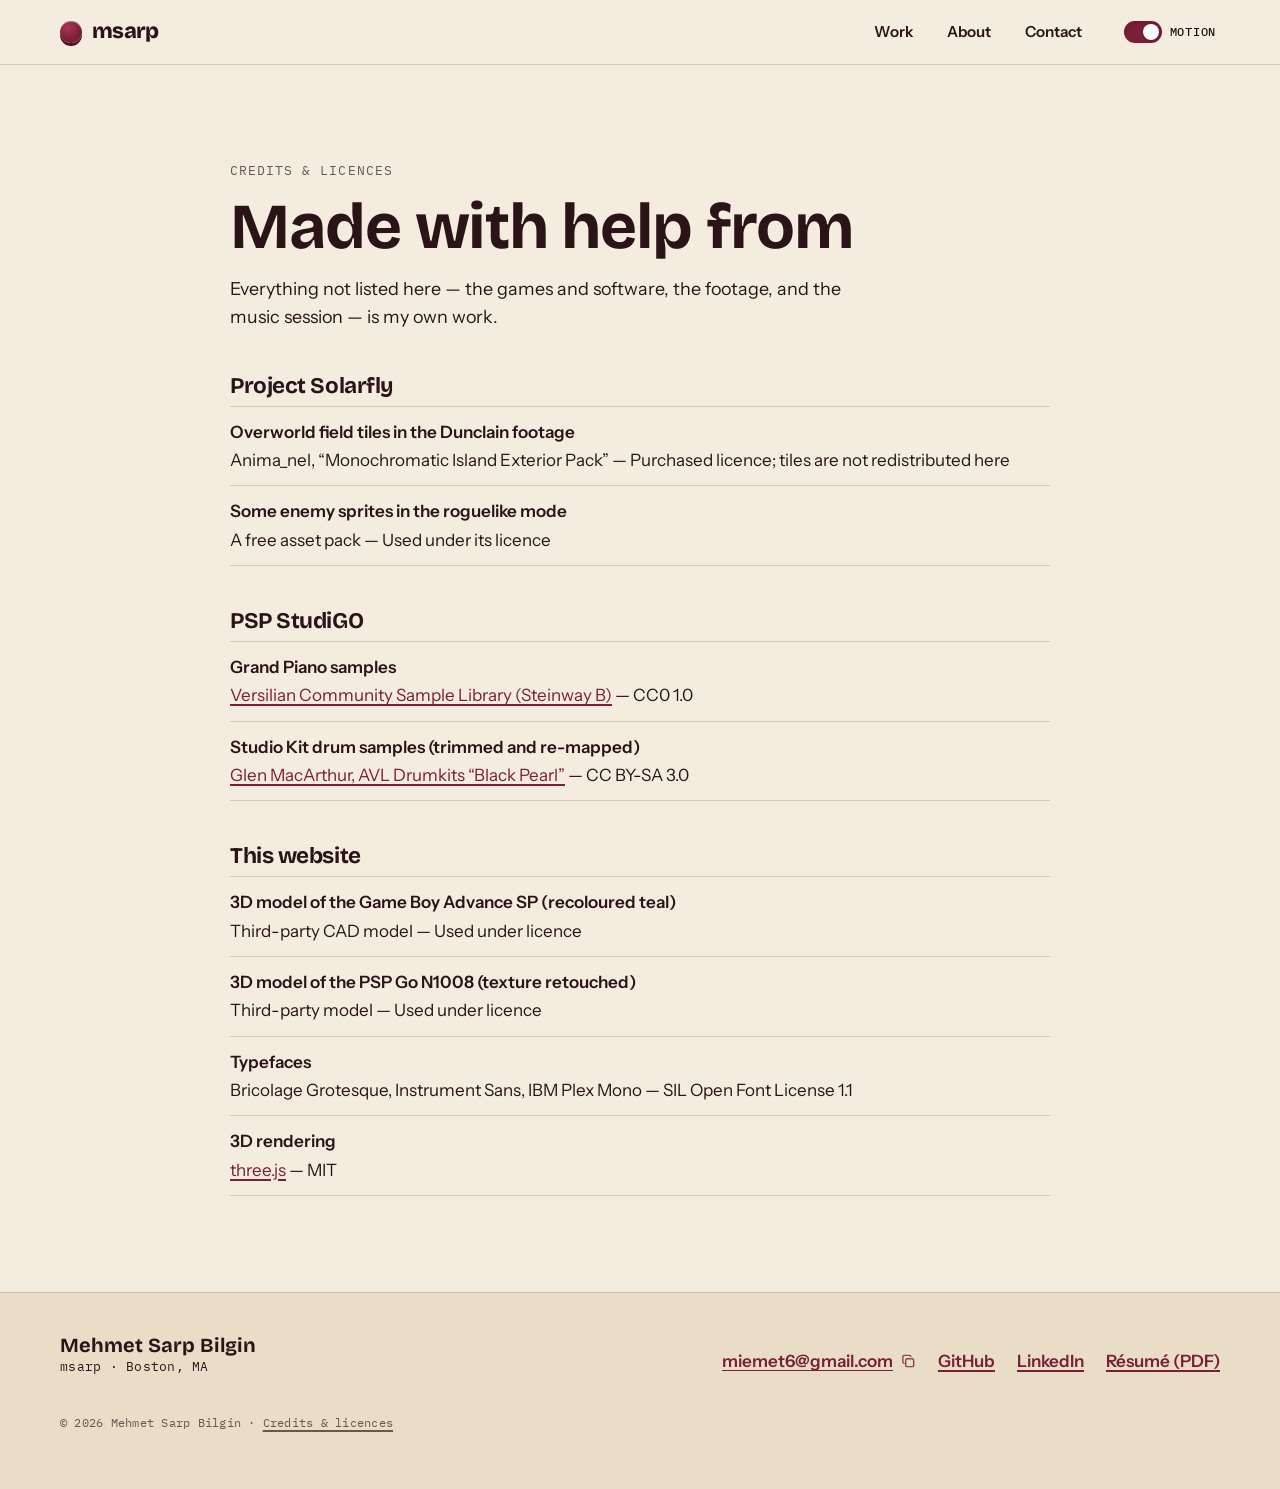
==== credits/index.html @ efebe8e1 "Deploy site (2026-10-18 22:37 UTC)" ====
<!DOCTYPE html><html lang="en" data-motion="on"> <head><meta charset="utf-8"><meta name="viewport" content="width=device-width, initial-scale=1"><title>Credits &amp; licences — Mehmet Sarp Bilgin</title><meta name="description" content="Third-party material used in the projects and on this site, with authors and licences."><link rel="canonical" href="https://msrpblgn.github.io/credits/"><meta name="theme-color" content="#f4ecdf"><link rel="icon" href="/favicon.svg" type="image/svg+xml"><link rel="icon" href="/favicon-32.png" sizes="32x32" type="image/png"><link rel="apple-touch-icon" href="/apple-touch-icon.png"><meta property="og:type" content="website"><meta property="og:site_name" content="Mehmet Sarp Bilgin"><meta property="og:title" content="Credits &amp; licences — Mehmet Sarp Bilgin"><meta property="og:description" content="Third-party material used in the projects and on this site, with authors and licences."><meta property="og:url" content="https://msrpblgn.github.io/credits/"><meta property="og:image" content="https://msrpblgn.github.io/og/home.png"><meta property="og:image:width" content="1200"><meta property="og:image:height" content="630"><meta property="og:image:alt" content="Mehmet Sarp Bilgin — portfolio"><meta name="twitter:card" content="summary_large_image"><script>
      // Motion preference before first paint: a saved choice wins, otherwise follow the OS setting.
      (function () {
        var saved = null;
        try { saved = localStorage.getItem('msarp-motion'); } catch (e) {}
        var reduce = window.matchMedia && matchMedia('(prefers-reduced-motion: reduce)').matches;
        document.documentElement.dataset.motion = saved || (reduce ? 'off' : 'on');
      })();
    </script><link rel="stylesheet" href="/_astro/Base.BnmJXmZM.css"><style>.credits-page[data-astro-cid-cak72j2b]{max-width:calc(820px + 2 * var(--gutter));padding-block:clamp(40px,8vw,96px) 0}.credits-page[data-astro-cid-cak72j2b] h1[data-astro-cid-cak72j2b]{margin:10px 0 16px;font-size:clamp(2.2rem,6vw,4rem)}.credits-page__line[data-astro-cid-cak72j2b]{max-width:52ch;font-size:1.12rem}.credits-group[data-astro-cid-cak72j2b]{margin-top:clamp(28px,4vw,44px)}.credits-group[data-astro-cid-cak72j2b] h2[data-astro-cid-cak72j2b]{font-size:1.4rem;margin-bottom:8px}.credits-group[data-astro-cid-cak72j2b] ul[data-astro-cid-cak72j2b]{margin:0;padding:0;list-style:none;border-top:1px solid var(--line)}.credits-group[data-astro-cid-cak72j2b] li[data-astro-cid-cak72j2b]{display:grid;gap:2px;padding:12px 0;border-bottom:1px solid var(--line)}.credits-group__what[data-astro-cid-cak72j2b]{font-weight:600}
</style></head> <body> <a class="skip-link" href="#main">Skip to content</a> <header class="site-header" data-astro-cid-3ef6ksr2> <div class="wrap site-header__inner" data-astro-cid-3ef6ksr2> <a class="wordmark" href="/" aria-label="msarp — home" data-astro-cid-3ef6ksr2> <span class="wordmark__key" aria-hidden="true" data-astro-cid-3ef6ksr2></span> <span data-astro-cid-3ef6ksr2>msarp</span> </a> <nav aria-label="Main" data-astro-cid-3ef6ksr2> <ul class="nav" data-astro-cid-3ef6ksr2> <li data-astro-cid-3ef6ksr2><a href="/#work" data-astro-cid-3ef6ksr2>Work</a></li><li data-astro-cid-3ef6ksr2><a href="/#about" data-astro-cid-3ef6ksr2>About</a></li><li data-astro-cid-3ef6ksr2><a href="/#contact" data-astro-cid-3ef6ksr2>Contact</a></li> </ul> </nav> <button class="motion-switch" type="button" data-motion-toggle aria-pressed="false" data-astro-cid-3ef6ksr2> <span class="motion-switch__track" aria-hidden="true" data-astro-cid-3ef6ksr2><span class="motion-switch__knob" data-astro-cid-3ef6ksr2></span></span> <span class="motion-switch__label" data-astro-cid-3ef6ksr2>Motion</span> </button> </div> </header> <main id="main" tabindex="-1">  <section class="wrap credits-page" data-astro-cid-cak72j2b> <p class="eyebrow" data-astro-cid-cak72j2b>Credits &amp; licences</p> <h1 data-astro-cid-cak72j2b>Made with help from</h1> <p class="credits-page__line" data-astro-cid-cak72j2b>
Everything not listed here — the games and software, the footage, and the music session — is my own work.
</p> <section class="credits-group" aria-labelledby="c-solarfly" data-astro-cid-cak72j2b> <h2 id="c-solarfly" data-astro-cid-cak72j2b>Project Solarfly</h2> <ul data-astro-cid-cak72j2b> <li data-astro-cid-cak72j2b> <span class="credits-group__what" data-astro-cid-cak72j2b>Overworld field tiles in the Dunclain footage</span> <span data-astro-cid-cak72j2b>Anima_nel, “Monochromatic Island Exterior Pack” — Purchased licence; tiles are not redistributed here</span> </li><li data-astro-cid-cak72j2b> <span class="credits-group__what" data-astro-cid-cak72j2b>Some enemy sprites in the roguelike mode</span> <span data-astro-cid-cak72j2b>A free asset pack — Used under its licence</span> </li> </ul> </section><section class="credits-group" aria-labelledby="c-studigo" data-astro-cid-cak72j2b> <h2 id="c-studigo" data-astro-cid-cak72j2b>PSP StudiGO</h2> <ul data-astro-cid-cak72j2b> <li data-astro-cid-cak72j2b> <span class="credits-group__what" data-astro-cid-cak72j2b>Grand Piano samples</span> <span data-astro-cid-cak72j2b><a href="https://github.com/sgossner/VCSL" data-astro-cid-cak72j2b>Versilian Community Sample Library (Steinway B)</a> — CC0 1.0</span> </li><li data-astro-cid-cak72j2b> <span class="credits-group__what" data-astro-cid-cak72j2b>Studio Kit drum samples (trimmed and re-mapped)</span> <span data-astro-cid-cak72j2b><a href="https://www.bandshed.net/avldrumkits/" data-astro-cid-cak72j2b>Glen MacArthur, AVL Drumkits “Black Pearl”</a> — CC BY-SA 3.0</span> </li> </ul> </section><section class="credits-group" aria-labelledby="c-site" data-astro-cid-cak72j2b> <h2 id="c-site" data-astro-cid-cak72j2b>This website</h2> <ul data-astro-cid-cak72j2b> <li data-astro-cid-cak72j2b> <span class="credits-group__what" data-astro-cid-cak72j2b>3D model of the Game Boy Advance SP (recoloured teal)</span> <span data-astro-cid-cak72j2b>Third-party CAD model — Used under licence</span> </li><li data-astro-cid-cak72j2b> <span class="credits-group__what" data-astro-cid-cak72j2b>3D model of the PSP Go N1008 (texture retouched)</span> <span data-astro-cid-cak72j2b>Third-party model — Used under licence</span> </li><li data-astro-cid-cak72j2b> <span class="credits-group__what" data-astro-cid-cak72j2b>Typefaces</span> <span data-astro-cid-cak72j2b>Bricolage Grotesque, Instrument Sans, IBM Plex Mono — SIL Open Font License 1.1</span> </li><li data-astro-cid-cak72j2b> <span class="credits-group__what" data-astro-cid-cak72j2b>3D rendering</span> <span data-astro-cid-cak72j2b><a href="https://threejs.org/" data-astro-cid-cak72j2b>three.js</a> — MIT</span> </li> </ul> </section> </section>  </main> <footer class="site-footer" data-astro-cid-sz7xmlte> <div class="wrap site-footer__inner" data-astro-cid-sz7xmlte> <div data-astro-cid-sz7xmlte> <p class="site-footer__name" data-astro-cid-sz7xmlte>Mehmet Sarp Bilgin</p> <p class="mono" data-astro-cid-sz7xmlte>msarp · Boston, MA</p> </div> <ul class="site-footer__links" data-astro-cid-sz7xmlte> <li data-astro-cid-sz7xmlte><button class="copy-email copy-email--link" type="button" data-copy-email="miemet6@gmail.com" aria-label="Copy email address miemet6@gmail.com" data-astro-cid-tdf7heui> <span data-copy-label data-astro-cid-tdf7heui>miemet6@gmail.com</span> <svg class="copy-email__icon" viewBox="0 0 16 16" aria-hidden="true" data-astro-cid-tdf7heui> <rect x="5" y="5" width="8.5" height="8.5" rx="1.6" fill="none" stroke="currentColor" stroke-width="1.5" data-astro-cid-tdf7heui></rect> <path d="M10.5 3.2V3a1.5 1.5 0 0 0-1.5-1.5H3.5A1.5 1.5 0 0 0 2 3v5.5A1.5 1.5 0 0 0 3.5 10h.3" fill="none" stroke="currentColor" stroke-width="1.5" data-astro-cid-tdf7heui></path> </svg> </button></li> <li data-astro-cid-sz7xmlte><a href="https://github.com/msrpblgn" data-astro-cid-sz7xmlte>GitHub</a></li> <li data-astro-cid-sz7xmlte><a href="https://www.linkedin.com/in/msarp-bilgin" data-astro-cid-sz7xmlte>LinkedIn</a></li> <li data-astro-cid-sz7xmlte><a href="/resume.pdf" data-astro-cid-sz7xmlte>Résumé (PDF)</a></li> </ul> <p class="mono site-footer__small" data-astro-cid-sz7xmlte>© 2026 Mehmet Sarp Bilgin · <a href="/credits/" data-astro-cid-sz7xmlte>Credits &amp; licences</a></p> </div> </footer> <p class="toast" data-toast role="status" aria-live="polite"></p> <script type="module" src="/_astro/Base.astro_astro_type_script_index_0_lang.CjeBUZTr.js"></script> </body> </html>
---- _astro/Base.BnmJXmZM.css ----
@font-face{font-family:Bricolage Grotesque Variable;font-style:normal;font-display:swap;font-weight:200 800;src:url(/_astro/bricolage-grotesque-vietnamese-wght-normal.BUzh504Q.woff2) format("woff2-variations");unicode-range:U+0102-0103,U+0110-0111,U+0128-0129,U+0168-0169,U+01A0-01A1,U+01AF-01B0,U+0300-0301,U+0303-0304,U+0308-0309,U+0323,U+0329,U+1EA0-1EF9,U+20AB}@font-face{font-family:Bricolage Grotesque Variable;font-style:normal;font-display:swap;font-weight:200 800;src:url(/_astro/bricolage-grotesque-latin-ext-wght-normal.CcLUaPy7.woff2) format("woff2-variations");unicode-range:U+0100-02BA,U+02BD-02C5,U+02C7-02CC,U+02CE-02D7,U+02DD-02FF,U+0304,U+0308,U+0329,U+1D00-1DBF,U+1E00-1E9F,U+1EF2-1EFF,U+2020,U+20A0-20AB,U+20AD-20C0,U+2113,U+2C60-2C7F,U+A720-A7FF}@font-face{font-family:Bricolage Grotesque Variable;font-style:normal;font-display:swap;font-weight:200 800;src:url(/_astro/bricolage-grotesque-latin-wght-normal.DLoelf7F.woff2) format("woff2-variations");unicode-range:U+0000-00FF,U+0131,U+0152-0153,U+02BB-02BC,U+02C6,U+02DA,U+02DC,U+0304,U+0308,U+0329,U+2000-206F,U+20AC,U+2122,U+2191,U+2193,U+2212,U+2215,U+FEFF,U+FFFD}@font-face{font-family:Instrument Sans Variable;font-style:normal;font-display:swap;font-weight:400 700;src:url(/_astro/instrument-sans-latin-ext-wght-normal.B5bTHO_g.woff2) format("woff2-variations");unicode-range:U+0100-02BA,U+02BD-02C5,U+02C7-02CC,U+02CE-02D7,U+02DD-02FF,U+0304,U+0308,U+0329,U+1D00-1DBF,U+1E00-1E9F,U+1EF2-1EFF,U+2020,U+20A0-20AB,U+20AD-20C0,U+2113,U+2C60-2C7F,U+A720-A7FF}@font-face{font-family:Instrument Sans Variable;font-style:normal;font-display:swap;font-weight:400 700;src:url(/_astro/instrument-sans-latin-wght-normal.BbzFLZTg.woff2) format("woff2-variations");unicode-range:U+0000-00FF,U+0131,U+0152-0153,U+02BB-02BC,U+02C6,U+02DA,U+02DC,U+0304,U+0308,U+0329,U+2000-206F,U+20AC,U+2122,U+2191,U+2193,U+2212,U+2215,U+FEFF,U+FFFD}@font-face{font-family:IBM Plex Mono;font-style:normal;font-display:swap;font-weight:400;src:url(/_astro/ibm-plex-mono-cyrillic-ext-400-normal.xuaO2J-f.woff2) format("woff2"),url(/_astro/ibm-plex-mono-cyrillic-ext-400-normal.DMdlQ8Kv.woff) format("woff");unicode-range:U+0460-052F,U+1C80-1C8A,U+20B4,U+2DE0-2DFF,U+A640-A69F,U+FE2E-FE2F}@font-face{font-family:IBM Plex Mono;font-style:normal;font-display:swap;font-weight:400;src:url(/_astro/ibm-plex-mono-cyrillic-400-normal.BSMlKf0J.woff2) format("woff2"),url(/_astro/ibm-plex-mono-cyrillic-400-normal.CEL4l2ZJ.woff) format("woff");unicode-range:U+0301,U+0400-045F,U+0490-0491,U+04B0-04B1,U+2116}@font-face{font-family:IBM Plex Mono;font-style:normal;font-display:swap;font-weight:400;src:url(/_astro/ibm-plex-mono-vietnamese-400-normal.BulugwFq.woff2) format("woff2"),url(/_astro/ibm-plex-mono-vietnamese-400-normal.DDuiU_S-.woff) format("woff");unicode-range:U+0102-0103,U+0110-0111,U+0128-0129,U+0168-0169,U+01A0-01A1,U+01AF-01B0,U+0300-0301,U+0303-0304,U+0308-0309,U+0323,U+0329,U+1EA0-1EF9,U+20AB}@font-face{font-family:IBM Plex Mono;font-style:normal;font-display:swap;font-weight:400;src:url(/_astro/ibm-plex-mono-latin-ext-400-normal.BmRBH3aV.woff2) format("woff2"),url(/_astro/ibm-plex-mono-latin-ext-400-normal.D3D2R8hC.woff) format("woff");unicode-range:U+0100-02BA,U+02BD-02C5,U+02C7-02CC,U+02CE-02D7,U+02DD-02FF,U+0304,U+0308,U+0329,U+1D00-1DBF,U+1E00-1E9F,U+1EF2-1EFF,U+2020,U+20A0-20AB,U+20AD-20C0,U+2113,U+2C60-2C7F,U+A720-A7FF}@font-face{font-family:IBM Plex Mono;font-style:normal;font-display:swap;font-weight:400;src:url(/_astro/ibm-plex-mono-latin-400-normal.DMJ8VG8y.woff2) format("woff2"),url(/_astro/ibm-plex-mono-latin-400-normal.CvHOgSBP.woff) format("woff");unicode-range:U+0000-00FF,U+0131,U+0152-0153,U+02BB-02BC,U+02C6,U+02DA,U+02DC,U+0304,U+0308,U+0329,U+2000-206F,U+20AC,U+2122,U+2191,U+2193,U+2212,U+2215,U+FEFF,U+FFFD}@font-face{font-family:IBM Plex Mono;font-style:normal;font-display:swap;font-weight:500;src:url(/_astro/ibm-plex-mono-cyrillic-ext-500-normal.BqneJy0T.woff2) format("woff2"),url(/_astro/ibm-plex-mono-cyrillic-ext-500-normal.BIfNGwUT.woff) format("woff");unicode-range:U+0460-052F,U+1C80-1C8A,U+20B4,U+2DE0-2DFF,U+A640-A69F,U+FE2E-FE2F}@font-face{font-family:IBM Plex Mono;font-style:normal;font-display:swap;font-weight:500;src:url(/_astro/ibm-plex-mono-cyrillic-500-normal.Bq9vWWag.woff2) format("woff2"),url(/_astro/ibm-plex-mono-cyrillic-500-normal.Ael50iVv.woff) format("woff");unicode-range:U+0301,U+0400-045F,U+0490-0491,U+04B0-04B1,U+2116}@font-face{font-family:IBM Plex Mono;font-style:normal;font-display:swap;font-weight:500;src:url(/_astro/ibm-plex-mono-vietnamese-500-normal.DZ4AoWbu.woff2) format("woff2"),url(/_astro/ibm-plex-mono-vietnamese-500-normal.C8zxqsMH.woff) format("woff");unicode-range:U+0102-0103,U+0110-0111,U+0128-0129,U+0168-0169,U+01A0-01A1,U+01AF-01B0,U+0300-0301,U+0303-0304,U+0308-0309,U+0323,U+0329,U+1EA0-1EF9,U+20AB}@font-face{font-family:IBM Plex Mono;font-style:normal;font-display:swap;font-weight:500;src:url(/_astro/ibm-plex-mono-latin-ext-500-normal.CAhNIIs5.woff2) format("woff2"),url(/_astro/ibm-plex-mono-latin-ext-500-normal.CZ70TYgx.woff) format("woff");unicode-range:U+0100-02BA,U+02BD-02C5,U+02C7-02CC,U+02CE-02D7,U+02DD-02FF,U+0304,U+0308,U+0329,U+1D00-1DBF,U+1E00-1E9F,U+1EF2-1EFF,U+2020,U+20A0-20AB,U+20AD-20C0,U+2113,U+2C60-2C7F,U+A720-A7FF}@font-face{font-family:IBM Plex Mono;font-style:normal;font-display:swap;font-weight:500;src:url(/_astro/ibm-plex-mono-latin-500-normal.DSY6xOcd.woff2) format("woff2"),url(/_astro/ibm-plex-mono-latin-500-normal.CB9ihrfo.woff) format("woff");unicode-range:U+0000-00FF,U+0131,U+0152-0153,U+02BB-02BC,U+02C6,U+02DA,U+02DC,U+0304,U+0308,U+0329,U+2000-206F,U+20AC,U+2122,U+2191,U+2193,U+2212,U+2215,U+FEFF,U+FFFD}:root{--paper: #f4ecdf;--paper-deep: #e9ddc8;--paper-edge: #d8c8ad;--ink: #2a1418;--ink-soft: #6b5550;--burgundy: #7a1f35;--burgundy-deep: #4f1222;--blush: #ebd0c8;--blush-edge: #c99d98;--line: rgba(42, 20, 24, .16);--solarfly-night: #1d1b33;--solarfly-night-2: #2a2747;--solarfly-lamp: #f29a1a;--gba-teal: #2fb5b0;--studigo-bg: #0e0e12;--studigo-panel: #22222a;--studigo-panel-2: #343440;--studigo-red: #e8213a;--studigo-yellow: #fac428;--studigo-blue: #5ac8fa;--studigo-purple: #b078ff;--studigo-white: #f0f0f0;--studigo-dim: #828291;--procedural-ink: #2f4a7a;--font-display: "Bricolage Grotesque Variable", "Bricolage Grotesque", system-ui, sans-serif;--font-text: "Instrument Sans Variable", "Instrument Sans", system-ui, sans-serif;--font-mono: "IBM Plex Mono", ui-monospace, "Cascadia Mono", monospace;--gutter: clamp(16px, 4vw, 40px);--max: 1240px;--radius: 18px;--radius-sm: 10px;--press: 4px;color-scheme:light}*,*:before,*:after{box-sizing:border-box}html{-webkit-text-size-adjust:100%;scroll-padding-top:84px}@media(prefers-reduced-motion:no-preference){html[data-motion=on]{scroll-behavior:smooth}}body{margin:0;background:var(--paper);color:var(--ink);font-family:var(--font-text);font-size:1.0625rem;line-height:1.55;text-rendering:optimizeLegibility;overflow-x:clip}img,video,canvas{display:block;max-width:100%}h1,h2,h3{font-family:var(--font-display);font-weight:700;line-height:1.02;letter-spacing:-.02em;margin:0;text-wrap:balance}p{margin:0 0 1em;text-wrap:pretty}a{color:var(--burgundy);text-decoration-thickness:1.5px;text-underline-offset:3px}a:hover{color:var(--burgundy-deep)}:focus-visible{outline:3px solid var(--burgundy);outline-offset:3px;border-radius:6px}.on-dark :focus-visible,.on-dark:focus-visible{outline-color:var(--solarfly-lamp)}.visually-hidden{position:absolute!important;width:1px;height:1px;overflow:hidden;clip-path:inset(50%);white-space:nowrap}.skip-link{position:absolute;left:12px;top:-60px;z-index:100;padding:10px 16px;background:var(--ink);color:var(--paper);border-radius:999px}.skip-link:focus{top:12px}.wrap{width:100%;max-width:var(--max);margin-inline:auto;padding-inline:var(--gutter)}.mono,.eyebrow{font-family:var(--font-mono);font-size:.8125rem;letter-spacing:.02em}.eyebrow{text-transform:uppercase;color:var(--ink-soft);letter-spacing:.08em}.btn{--btn-bg: var(--burgundy);--btn-fg: var(--paper);--btn-edge: var(--burgundy-deep);display:inline-flex;align-items:center;gap:.5em;min-height:44px;padding:.6em 1.15em;border:0;border-radius:999px;background:var(--btn-bg);color:var(--btn-fg);font:600 1rem/1.1 var(--font-text);text-decoration:none;cursor:pointer;box-shadow:0 var(--press) 0 var(--btn-edge),0 calc(var(--press) + 4px) 14px #2a14182e;transform:translateY(0);transition:transform 70ms ease-out,box-shadow 70ms ease-out,background-color .12s;-webkit-tap-highlight-color:transparent;user-select:none}.btn:hover{color:var(--btn-fg);filter:brightness(1.06)}.btn:active,.btn[aria-pressed=true].is-latched{transform:translateY(var(--press));box-shadow:0 0 0 var(--btn-edge),0 2px 6px #2a141829}.btn--quiet{--btn-bg: var(--blush);--btn-fg: var(--burgundy-deep);--btn-edge: var(--blush-edge)}.btn--dark{--btn-bg: #f4ecdf;--btn-fg: var(--ink);--btn-edge: #b9a98e}.btn--sm{min-height:36px;padding:.45em .9em;font-size:.875rem;--press: 3px}.btn svg{width:1.1em;height:1.1em;flex:none}.toast{position:fixed;left:50%;bottom:max(20px,env(safe-area-inset-bottom));z-index:120;max-width:calc(100vw - 32px);margin:0;padding:12px 18px;border-radius:999px;background:var(--ink);color:var(--paper);font:600 .9375rem/1.3 var(--font-text);box-shadow:0 12px 30px -10px #2a14188c;transform:translate(-50%,12px);opacity:0;pointer-events:none;transition:opacity .16s ease-out,transform .16s ease-out}.toast.is-on{transform:translate(-50%);opacity:1}.btn-row{display:flex;flex-wrap:wrap;gap:14px 12px;padding-bottom:var(--press)}.chip{display:inline-flex;align-items:center;gap:.55em;padding:.3em .75em .3em .6em;border:1px solid var(--line);border-radius:999px;background:#ffffff59;font:500 .75rem/1.2 var(--font-mono);letter-spacing:.04em;text-transform:uppercase}.chip:before{content:"";width:8px;height:8px;border-radius:50%;background:var(--chip-led, var(--solarfly-lamp));box-shadow:0 0 0 2px #f29a1a38}.specs{display:grid;grid-template-columns:repeat(auto-fit,minmax(170px,1fr));margin:0;border-top:1px solid var(--line)}.specs>div{padding:12px 16px 12px 0;border-bottom:1px solid var(--line)}.specs dt{font:500 .6875rem/1.4 var(--font-mono);letter-spacing:.08em;text-transform:uppercase;color:var(--ink-soft)}.specs dd{margin:2px 0 0;font-weight:600;font-size:.975rem}.pixel{image-rendering:pixelated}.media{margin:0}.media-frame{position:relative;overflow:hidden;border-radius:var(--radius-sm);background:#111;box-shadow:0 0 0 1px #00000040,0 18px 40px -18px #2a14188c}.media-frame>img,.media-frame>video{width:100%;height:100%;object-fit:cover}.media figcaption{margin-top:10px;font-size:.875rem;color:var(--ink-soft)}.media-fail{position:absolute;inset:auto 10px 10px;display:flex;flex-wrap:wrap;align-items:center;gap:10px;padding:10px 12px;border-radius:10px;background:#140e10db;color:#f4ecdf;font-size:.875rem}.media-fail[hidden]{display:none}.media-toggle{position:absolute;right:10px;bottom:10px;display:inline-flex;align-items:center;gap:6px;min-height:36px;padding:0 12px;border:0;border-radius:999px;background:#140e10b8;color:#f4ecdf;font:500 .75rem/1 var(--font-mono);letter-spacing:.04em;cursor:pointer;backdrop-filter:blur(6px)}.media-toggle svg{width:14px;height:14px}.section{padding-block:clamp(56px,9vw,120px)}.section-head{display:flex;align-items:baseline;justify-content:space-between;gap:16px;margin-bottom:clamp(24px,4vw,44px)}.section-head h2{font-size:clamp(2rem,4.6vw,3.4rem)}html[data-motion=off] *,html[data-motion=off] *:before,html[data-motion=off] *:after{animation-duration:.001ms!important;animation-iteration-count:1!important;transition-duration:.001ms!important}.site-header[data-astro-cid-3ef6ksr2]{position:sticky;top:0;z-index:50;background:color-mix(in srgb,var(--paper) 88%,transparent);backdrop-filter:saturate(1.2) blur(10px);border-bottom:1px solid var(--line)}.site-header__inner[data-astro-cid-3ef6ksr2]{display:flex;align-items:center;gap:clamp(12px,3vw,32px);min-height:64px}.wordmark[data-astro-cid-3ef6ksr2]{display:inline-flex;align-items:center;gap:10px;color:var(--ink);text-decoration:none;font:800 1.35rem/1 var(--font-display);letter-spacing:-.03em}.wordmark__key[data-astro-cid-3ef6ksr2]{width:22px;height:22px;border-radius:50%;background:radial-gradient(circle at 35% 30%,#a83552,var(--burgundy) 60%);box-shadow:0 3px 0 var(--burgundy-deep),inset 0 1px #ffffff59}.site-header__inner[data-astro-cid-3ef6ksr2]>nav[data-astro-cid-3ef6ksr2]{margin-left:auto}.nav[data-astro-cid-3ef6ksr2]{display:flex;gap:clamp(4px,2vw,22px);margin:0;padding:0;list-style:none}.nav[data-astro-cid-3ef6ksr2] a[data-astro-cid-3ef6ksr2]{display:inline-flex;align-items:center;min-height:44px;padding:0 6px;color:var(--ink);font-weight:600;font-size:.95rem;text-decoration:none}.nav[data-astro-cid-3ef6ksr2] a[data-astro-cid-3ef6ksr2]:hover{color:var(--burgundy);text-decoration:underline}.motion-switch[data-astro-cid-3ef6ksr2]{display:inline-flex;align-items:center;gap:8px;min-height:44px;padding:0 4px;border:0;background:none;color:var(--ink);font:500 .75rem/1 var(--font-mono);text-transform:uppercase;letter-spacing:.06em;cursor:pointer}.motion-switch__track[data-astro-cid-3ef6ksr2]{position:relative;width:38px;height:22px;border-radius:999px;background:var(--paper-deep);box-shadow:inset 0 2px 3px #2a141840}.motion-switch__knob[data-astro-cid-3ef6ksr2]{position:absolute;top:3px;left:3px;width:16px;height:16px;border-radius:50%;background:#fff;box-shadow:0 1px 2px #2a141866;transition:transform .14s ease-out,background-color .14s}.motion-switch[data-astro-cid-3ef6ksr2][aria-pressed=true] .motion-switch__track[data-astro-cid-3ef6ksr2]{background:var(--burgundy)}.motion-switch[data-astro-cid-3ef6ksr2][aria-pressed=true] .motion-switch__knob[data-astro-cid-3ef6ksr2]{transform:translate(16px)}@media(max-width:560px){.site-header__inner[data-astro-cid-3ef6ksr2]{flex-wrap:wrap;row-gap:0;padding-block:4px}.site-header__inner[data-astro-cid-3ef6ksr2]>nav[data-astro-cid-3ef6ksr2]{order:3;width:100%}.nav[data-astro-cid-3ef6ksr2]{margin:0 0 0 -6px;justify-content:space-between}.motion-switch[data-astro-cid-3ef6ksr2]{margin-left:auto}}.copy-email[data-astro-cid-tdf7heui]{gap:8px}.copy-email__icon[data-astro-cid-tdf7heui]{width:15px;height:15px;flex:none;opacity:.8}.copy-email--link[data-astro-cid-tdf7heui]{display:inline-flex;align-items:center;min-height:44px;padding:0;border:0;background:none;color:var(--burgundy);font:inherit;font-weight:600;text-decoration:underline;text-decoration-thickness:1px;text-underline-offset:.18em;cursor:pointer}.copy-email--link[data-astro-cid-tdf7heui]:hover{color:var(--burgundy-deep)}.site-footer[data-astro-cid-sz7xmlte]{margin-top:clamp(40px,8vw,96px);padding-block:40px 56px;background:var(--paper-deep);border-top:1px solid var(--line)}.site-footer__inner[data-astro-cid-sz7xmlte]{display:grid;grid-template-columns:1fr auto;gap:24px 40px}.site-footer__name[data-astro-cid-sz7xmlte]{margin:0;font:700 1.25rem/1.2 var(--font-display)}.site-footer__links[data-astro-cid-sz7xmlte]{display:flex;flex-wrap:wrap;gap:8px 22px;margin:0;padding:0;list-style:none;align-self:center}.site-footer__links[data-astro-cid-sz7xmlte] a[data-astro-cid-sz7xmlte]{display:inline-flex;min-height:44px;align-items:center;font-weight:600}.site-footer__small[data-astro-cid-sz7xmlte]{grid-column:1 / -1;margin:0;color:var(--ink-soft);font-size:.75rem}.site-footer__small[data-astro-cid-sz7xmlte] a[data-astro-cid-sz7xmlte]{color:inherit}@media(max-width:700px){.site-footer__inner[data-astro-cid-sz7xmlte]{grid-template-columns:1fr}}
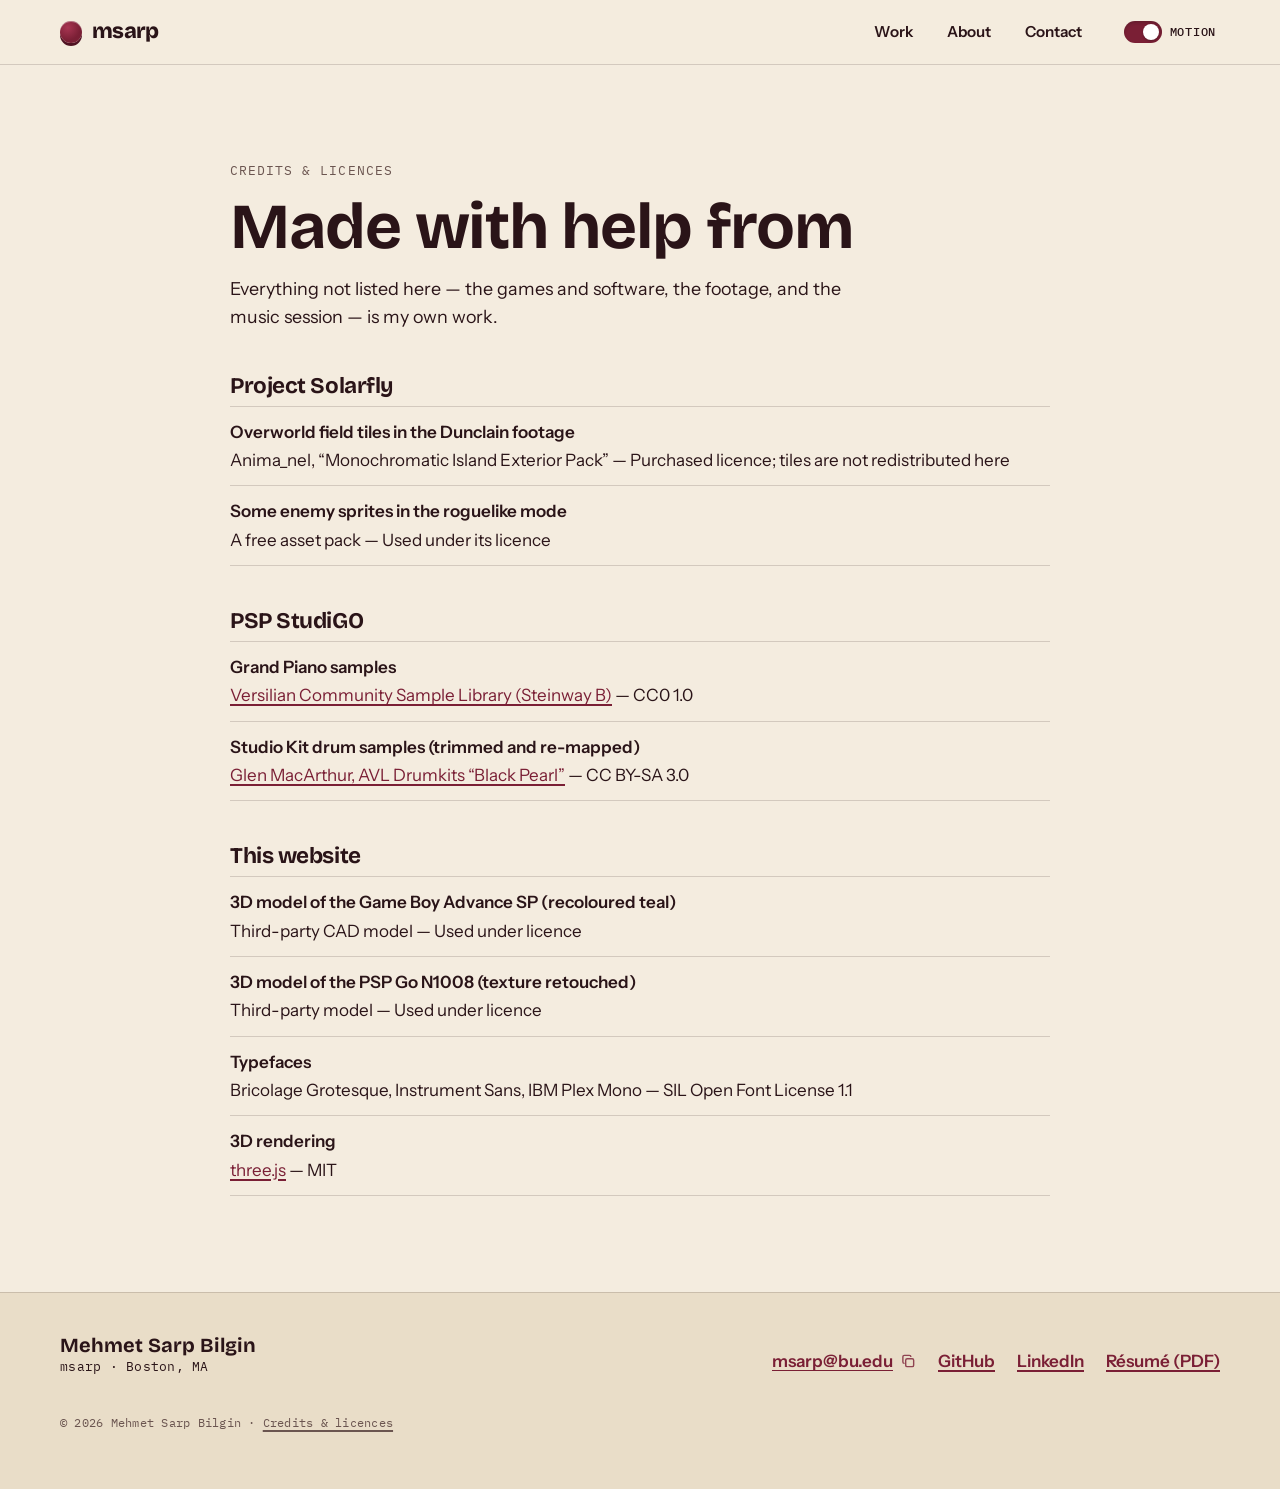
==== commit c68b6f8a: "Deploy site (2026-10-18 23:15 UTC)" ====
--- a/credits/index.html
+++ b/credits/index.html
@@ -6,7 +6,7 @@
         var reduce = window.matchMedia && matchMedia('(prefers-reduced-motion: reduce)').matches;
         document.documentElement.dataset.motion = saved || (reduce ? 'off' : 'on');
       })();
-    </script><link rel="stylesheet" href="/_astro/Base.BnmJXmZM.css"><style>.credits-page[data-astro-cid-cak72j2b]{max-width:calc(820px + 2 * var(--gutter));padding-block:clamp(40px,8vw,96px) 0}.credits-page[data-astro-cid-cak72j2b] h1[data-astro-cid-cak72j2b]{margin:10px 0 16px;font-size:clamp(2.2rem,6vw,4rem)}.credits-page__line[data-astro-cid-cak72j2b]{max-width:52ch;font-size:1.12rem}.credits-group[data-astro-cid-cak72j2b]{margin-top:clamp(28px,4vw,44px)}.credits-group[data-astro-cid-cak72j2b] h2[data-astro-cid-cak72j2b]{font-size:1.4rem;margin-bottom:8px}.credits-group[data-astro-cid-cak72j2b] ul[data-astro-cid-cak72j2b]{margin:0;padding:0;list-style:none;border-top:1px solid var(--line)}.credits-group[data-astro-cid-cak72j2b] li[data-astro-cid-cak72j2b]{display:grid;gap:2px;padding:12px 0;border-bottom:1px solid var(--line)}.credits-group__what[data-astro-cid-cak72j2b]{font-weight:600}
+    </script><link rel="stylesheet" href="/_astro/Base.K5g95GQT.css"><style>.credits-page[data-astro-cid-cak72j2b]{max-width:calc(820px + 2 * var(--gutter));padding-block:clamp(40px,8vw,96px) 0}.credits-page[data-astro-cid-cak72j2b] h1[data-astro-cid-cak72j2b]{margin:10px 0 16px;font-size:clamp(2.2rem,6vw,4rem)}.credits-page__line[data-astro-cid-cak72j2b]{max-width:52ch;font-size:1.12rem}.credits-group[data-astro-cid-cak72j2b]{margin-top:clamp(28px,4vw,44px)}.credits-group[data-astro-cid-cak72j2b] h2[data-astro-cid-cak72j2b]{font-size:1.4rem;margin-bottom:8px}.credits-group[data-astro-cid-cak72j2b] ul[data-astro-cid-cak72j2b]{margin:0;padding:0;list-style:none;border-top:1px solid var(--line)}.credits-group[data-astro-cid-cak72j2b] li[data-astro-cid-cak72j2b]{display:grid;gap:2px;padding:12px 0;border-bottom:1px solid var(--line)}.credits-group__what[data-astro-cid-cak72j2b]{font-weight:600}
 </style></head> <body> <a class="skip-link" href="#main">Skip to content</a> <header class="site-header" data-astro-cid-3ef6ksr2> <div class="wrap site-header__inner" data-astro-cid-3ef6ksr2> <a class="wordmark" href="/" aria-label="msarp — home" data-astro-cid-3ef6ksr2> <span class="wordmark__key" aria-hidden="true" data-astro-cid-3ef6ksr2></span> <span data-astro-cid-3ef6ksr2>msarp</span> </a> <nav aria-label="Main" data-astro-cid-3ef6ksr2> <ul class="nav" data-astro-cid-3ef6ksr2> <li data-astro-cid-3ef6ksr2><a href="/#work" data-astro-cid-3ef6ksr2>Work</a></li><li data-astro-cid-3ef6ksr2><a href="/#about" data-astro-cid-3ef6ksr2>About</a></li><li data-astro-cid-3ef6ksr2><a href="/#contact" data-astro-cid-3ef6ksr2>Contact</a></li> </ul> </nav> <button class="motion-switch" type="button" data-motion-toggle aria-pressed="false" data-astro-cid-3ef6ksr2> <span class="motion-switch__track" aria-hidden="true" data-astro-cid-3ef6ksr2><span class="motion-switch__knob" data-astro-cid-3ef6ksr2></span></span> <span class="motion-switch__label" data-astro-cid-3ef6ksr2>Motion</span> </button> </div> </header> <main id="main" tabindex="-1">  <section class="wrap credits-page" data-astro-cid-cak72j2b> <p class="eyebrow" data-astro-cid-cak72j2b>Credits &amp; licences</p> <h1 data-astro-cid-cak72j2b>Made with help from</h1> <p class="credits-page__line" data-astro-cid-cak72j2b>
 Everything not listed here — the games and software, the footage, and the music session — is my own work.
-</p> <section class="credits-group" aria-labelledby="c-solarfly" data-astro-cid-cak72j2b> <h2 id="c-solarfly" data-astro-cid-cak72j2b>Project Solarfly</h2> <ul data-astro-cid-cak72j2b> <li data-astro-cid-cak72j2b> <span class="credits-group__what" data-astro-cid-cak72j2b>Overworld field tiles in the Dunclain footage</span> <span data-astro-cid-cak72j2b>Anima_nel, “Monochromatic Island Exterior Pack” — Purchased licence; tiles are not redistributed here</span> </li><li data-astro-cid-cak72j2b> <span class="credits-group__what" data-astro-cid-cak72j2b>Some enemy sprites in the roguelike mode</span> <span data-astro-cid-cak72j2b>A free asset pack — Used under its licence</span> </li> </ul> </section><section class="credits-group" aria-labelledby="c-studigo" data-astro-cid-cak72j2b> <h2 id="c-studigo" data-astro-cid-cak72j2b>PSP StudiGO</h2> <ul data-astro-cid-cak72j2b> <li data-astro-cid-cak72j2b> <span class="credits-group__what" data-astro-cid-cak72j2b>Grand Piano samples</span> <span data-astro-cid-cak72j2b><a href="https://github.com/sgossner/VCSL" data-astro-cid-cak72j2b>Versilian Community Sample Library (Steinway B)</a> — CC0 1.0</span> </li><li data-astro-cid-cak72j2b> <span class="credits-group__what" data-astro-cid-cak72j2b>Studio Kit drum samples (trimmed and re-mapped)</span> <span data-astro-cid-cak72j2b><a href="https://www.bandshed.net/avldrumkits/" data-astro-cid-cak72j2b>Glen MacArthur, AVL Drumkits “Black Pearl”</a> — CC BY-SA 3.0</span> </li> </ul> </section><section class="credits-group" aria-labelledby="c-site" data-astro-cid-cak72j2b> <h2 id="c-site" data-astro-cid-cak72j2b>This website</h2> <ul data-astro-cid-cak72j2b> <li data-astro-cid-cak72j2b> <span class="credits-group__what" data-astro-cid-cak72j2b>3D model of the Game Boy Advance SP (recoloured teal)</span> <span data-astro-cid-cak72j2b>Third-party CAD model — Used under licence</span> </li><li data-astro-cid-cak72j2b> <span class="credits-group__what" data-astro-cid-cak72j2b>3D model of the PSP Go N1008 (texture retouched)</span> <span data-astro-cid-cak72j2b>Third-party model — Used under licence</span> </li><li data-astro-cid-cak72j2b> <span class="credits-group__what" data-astro-cid-cak72j2b>Typefaces</span> <span data-astro-cid-cak72j2b>Bricolage Grotesque, Instrument Sans, IBM Plex Mono — SIL Open Font License 1.1</span> </li><li data-astro-cid-cak72j2b> <span class="credits-group__what" data-astro-cid-cak72j2b>3D rendering</span> <span data-astro-cid-cak72j2b><a href="https://threejs.org/" data-astro-cid-cak72j2b>three.js</a> — MIT</span> </li> </ul> </section> </section>  </main> <footer class="site-footer" data-astro-cid-sz7xmlte> <div class="wrap site-footer__inner" data-astro-cid-sz7xmlte> <div data-astro-cid-sz7xmlte> <p class="site-footer__name" data-astro-cid-sz7xmlte>Mehmet Sarp Bilgin</p> <p class="mono" data-astro-cid-sz7xmlte>msarp · Boston, MA</p> </div> <ul class="site-footer__links" data-astro-cid-sz7xmlte> <li data-astro-cid-sz7xmlte><button class="copy-email copy-email--link" type="button" data-copy-email="miemet6@gmail.com" aria-label="Copy email address miemet6@gmail.com" data-astro-cid-tdf7heui> <span data-copy-label data-astro-cid-tdf7heui>miemet6@gmail.com</span> <svg class="copy-email__icon" viewBox="0 0 16 16" aria-hidden="true" data-astro-cid-tdf7heui> <rect x="5" y="5" width="8.5" height="8.5" rx="1.6" fill="none" stroke="currentColor" stroke-width="1.5" data-astro-cid-tdf7heui></rect> <path d="M10.5 3.2V3a1.5 1.5 0 0 0-1.5-1.5H3.5A1.5 1.5 0 0 0 2 3v5.5A1.5 1.5 0 0 0 3.5 10h.3" fill="none" stroke="currentColor" stroke-width="1.5" data-astro-cid-tdf7heui></path> </svg> </button></li> <li data-astro-cid-sz7xmlte><a href="https://github.com/msrpblgn" data-astro-cid-sz7xmlte>GitHub</a></li> <li data-astro-cid-sz7xmlte><a href="https://www.linkedin.com/in/msarp-bilgin" data-astro-cid-sz7xmlte>LinkedIn</a></li> <li data-astro-cid-sz7xmlte><a href="/resume.pdf" data-astro-cid-sz7xmlte>Résumé (PDF)</a></li> </ul> <p class="mono site-footer__small" data-astro-cid-sz7xmlte>© 2026 Mehmet Sarp Bilgin · <a href="/credits/" data-astro-cid-sz7xmlte>Credits &amp; licences</a></p> </div> </footer> <p class="toast" data-toast role="status" aria-live="polite"></p> <script type="module" src="/_astro/Base.astro_astro_type_script_index_0_lang.CjeBUZTr.js"></script> </body> </html>+</p> <section class="credits-group" aria-labelledby="c-solarfly" data-astro-cid-cak72j2b> <h2 id="c-solarfly" data-astro-cid-cak72j2b>Project Solarfly</h2> <ul data-astro-cid-cak72j2b> <li data-astro-cid-cak72j2b> <span class="credits-group__what" data-astro-cid-cak72j2b>Overworld field tiles in the Dunclain footage</span> <span data-astro-cid-cak72j2b>Anima_nel, “Monochromatic Island Exterior Pack” — Purchased licence; tiles are not redistributed here</span> </li><li data-astro-cid-cak72j2b> <span class="credits-group__what" data-astro-cid-cak72j2b>Some enemy sprites in the roguelike mode</span> <span data-astro-cid-cak72j2b>A free asset pack — Used under its licence</span> </li> </ul> </section><section class="credits-group" aria-labelledby="c-studigo" data-astro-cid-cak72j2b> <h2 id="c-studigo" data-astro-cid-cak72j2b>PSP StudiGO</h2> <ul data-astro-cid-cak72j2b> <li data-astro-cid-cak72j2b> <span class="credits-group__what" data-astro-cid-cak72j2b>Grand Piano samples</span> <span data-astro-cid-cak72j2b><a href="https://github.com/sgossner/VCSL" data-astro-cid-cak72j2b>Versilian Community Sample Library (Steinway B)</a> — CC0 1.0</span> </li><li data-astro-cid-cak72j2b> <span class="credits-group__what" data-astro-cid-cak72j2b>Studio Kit drum samples (trimmed and re-mapped)</span> <span data-astro-cid-cak72j2b><a href="https://www.bandshed.net/avldrumkits/" data-astro-cid-cak72j2b>Glen MacArthur, AVL Drumkits “Black Pearl”</a> — CC BY-SA 3.0</span> </li> </ul> </section><section class="credits-group" aria-labelledby="c-site" data-astro-cid-cak72j2b> <h2 id="c-site" data-astro-cid-cak72j2b>This website</h2> <ul data-astro-cid-cak72j2b> <li data-astro-cid-cak72j2b> <span class="credits-group__what" data-astro-cid-cak72j2b>3D model of the Game Boy Advance SP (recoloured teal)</span> <span data-astro-cid-cak72j2b>Third-party CAD model — Used under licence</span> </li><li data-astro-cid-cak72j2b> <span class="credits-group__what" data-astro-cid-cak72j2b>3D model of the PSP Go N1008 (texture retouched)</span> <span data-astro-cid-cak72j2b>Third-party model — Used under licence</span> </li><li data-astro-cid-cak72j2b> <span class="credits-group__what" data-astro-cid-cak72j2b>Typefaces</span> <span data-astro-cid-cak72j2b>Bricolage Grotesque, Instrument Sans, IBM Plex Mono — SIL Open Font License 1.1</span> </li><li data-astro-cid-cak72j2b> <span class="credits-group__what" data-astro-cid-cak72j2b>3D rendering</span> <span data-astro-cid-cak72j2b><a href="https://threejs.org/" data-astro-cid-cak72j2b>three.js</a> — MIT</span> </li> </ul> </section> </section>  </main> <footer class="site-footer" data-astro-cid-sz7xmlte> <div class="wrap site-footer__inner" data-astro-cid-sz7xmlte> <div data-astro-cid-sz7xmlte> <p class="site-footer__name" data-astro-cid-sz7xmlte>Mehmet Sarp Bilgin</p> <p class="mono" data-astro-cid-sz7xmlte>msarp · Boston, MA</p> </div> <ul class="site-footer__links" data-astro-cid-sz7xmlte> <li data-astro-cid-sz7xmlte><button class="copy-email copy-email--link" type="button" data-copy-email="msarp@bu.edu" aria-label="Copy email address msarp@bu.edu" data-astro-cid-tdf7heui> <span data-copy-label data-astro-cid-tdf7heui>msarp@bu.edu</span> <svg class="copy-email__icon" viewBox="0 0 16 16" aria-hidden="true" data-astro-cid-tdf7heui> <rect x="5" y="5" width="8.5" height="8.5" rx="1.6" fill="none" stroke="currentColor" stroke-width="1.5" data-astro-cid-tdf7heui></rect> <path d="M10.5 3.2V3a1.5 1.5 0 0 0-1.5-1.5H3.5A1.5 1.5 0 0 0 2 3v5.5A1.5 1.5 0 0 0 3.5 10h.3" fill="none" stroke="currentColor" stroke-width="1.5" data-astro-cid-tdf7heui></path> </svg> </button></li> <li data-astro-cid-sz7xmlte><a href="https://github.com/msrpblgn" data-astro-cid-sz7xmlte>GitHub</a></li> <li data-astro-cid-sz7xmlte><a href="https://www.linkedin.com/in/msarp-bilgin" data-astro-cid-sz7xmlte>LinkedIn</a></li> <li data-astro-cid-sz7xmlte><a href="/resume.pdf" data-astro-cid-sz7xmlte>Résumé (PDF)</a></li> </ul> <p class="mono site-footer__small" data-astro-cid-sz7xmlte>© 2026 Mehmet Sarp Bilgin · <a href="/credits/" data-astro-cid-sz7xmlte>Credits &amp; licences</a></p> </div> </footer> <p class="toast" data-toast role="status" aria-live="polite"></p> <script type="module" src="/_astro/Base.astro_astro_type_script_index_0_lang.CjeBUZTr.js"></script> </body> </html>
--- a/_astro/Base.K5g95GQT.css
+++ b/_astro/Base.K5g95GQT.css
@@ -0,0 +1 @@
+@font-face{font-family:Bricolage Grotesque Variable;font-style:normal;font-display:swap;font-weight:200 800;src:url(/_astro/bricolage-grotesque-vietnamese-wght-normal.BUzh504Q.woff2) format("woff2-variations");unicode-range:U+0102-0103,U+0110-0111,U+0128-0129,U+0168-0169,U+01A0-01A1,U+01AF-01B0,U+0300-0301,U+0303-0304,U+0308-0309,U+0323,U+0329,U+1EA0-1EF9,U+20AB}@font-face{font-family:Bricolage Grotesque Variable;font-style:normal;font-display:swap;font-weight:200 800;src:url(/_astro/bricolage-grotesque-latin-ext-wght-normal.CcLUaPy7.woff2) format("woff2-variations");unicode-range:U+0100-02BA,U+02BD-02C5,U+02C7-02CC,U+02CE-02D7,U+02DD-02FF,U+0304,U+0308,U+0329,U+1D00-1DBF,U+1E00-1E9F,U+1EF2-1EFF,U+2020,U+20A0-20AB,U+20AD-20C0,U+2113,U+2C60-2C7F,U+A720-A7FF}@font-face{font-family:Bricolage Grotesque Variable;font-style:normal;font-display:swap;font-weight:200 800;src:url(/_astro/bricolage-grotesque-latin-wght-normal.DLoelf7F.woff2) format("woff2-variations");unicode-range:U+0000-00FF,U+0131,U+0152-0153,U+02BB-02BC,U+02C6,U+02DA,U+02DC,U+0304,U+0308,U+0329,U+2000-206F,U+20AC,U+2122,U+2191,U+2193,U+2212,U+2215,U+FEFF,U+FFFD}@font-face{font-family:Instrument Sans Variable;font-style:normal;font-display:swap;font-weight:400 700;src:url(/_astro/instrument-sans-latin-ext-wght-normal.B5bTHO_g.woff2) format("woff2-variations");unicode-range:U+0100-02BA,U+02BD-02C5,U+02C7-02CC,U+02CE-02D7,U+02DD-02FF,U+0304,U+0308,U+0329,U+1D00-1DBF,U+1E00-1E9F,U+1EF2-1EFF,U+2020,U+20A0-20AB,U+20AD-20C0,U+2113,U+2C60-2C7F,U+A720-A7FF}@font-face{font-family:Instrument Sans Variable;font-style:normal;font-display:swap;font-weight:400 700;src:url(/_astro/instrument-sans-latin-wght-normal.BbzFLZTg.woff2) format("woff2-variations");unicode-range:U+0000-00FF,U+0131,U+0152-0153,U+02BB-02BC,U+02C6,U+02DA,U+02DC,U+0304,U+0308,U+0329,U+2000-206F,U+20AC,U+2122,U+2191,U+2193,U+2212,U+2215,U+FEFF,U+FFFD}@font-face{font-family:IBM Plex Mono;font-style:normal;font-display:swap;font-weight:400;src:url(/_astro/ibm-plex-mono-cyrillic-ext-400-normal.xuaO2J-f.woff2) format("woff2"),url(/_astro/ibm-plex-mono-cyrillic-ext-400-normal.DMdlQ8Kv.woff) format("woff");unicode-range:U+0460-052F,U+1C80-1C8A,U+20B4,U+2DE0-2DFF,U+A640-A69F,U+FE2E-FE2F}@font-face{font-family:IBM Plex Mono;font-style:normal;font-display:swap;font-weight:400;src:url(/_astro/ibm-plex-mono-cyrillic-400-normal.BSMlKf0J.woff2) format("woff2"),url(/_astro/ibm-plex-mono-cyrillic-400-normal.CEL4l2ZJ.woff) format("woff");unicode-range:U+0301,U+0400-045F,U+0490-0491,U+04B0-04B1,U+2116}@font-face{font-family:IBM Plex Mono;font-style:normal;font-display:swap;font-weight:400;src:url(/_astro/ibm-plex-mono-vietnamese-400-normal.BulugwFq.woff2) format("woff2"),url(/_astro/ibm-plex-mono-vietnamese-400-normal.DDuiU_S-.woff) format("woff");unicode-range:U+0102-0103,U+0110-0111,U+0128-0129,U+0168-0169,U+01A0-01A1,U+01AF-01B0,U+0300-0301,U+0303-0304,U+0308-0309,U+0323,U+0329,U+1EA0-1EF9,U+20AB}@font-face{font-family:IBM Plex Mono;font-style:normal;font-display:swap;font-weight:400;src:url(/_astro/ibm-plex-mono-latin-ext-400-normal.BmRBH3aV.woff2) format("woff2"),url(/_astro/ibm-plex-mono-latin-ext-400-normal.D3D2R8hC.woff) format("woff");unicode-range:U+0100-02BA,U+02BD-02C5,U+02C7-02CC,U+02CE-02D7,U+02DD-02FF,U+0304,U+0308,U+0329,U+1D00-1DBF,U+1E00-1E9F,U+1EF2-1EFF,U+2020,U+20A0-20AB,U+20AD-20C0,U+2113,U+2C60-2C7F,U+A720-A7FF}@font-face{font-family:IBM Plex Mono;font-style:normal;font-display:swap;font-weight:400;src:url(/_astro/ibm-plex-mono-latin-400-normal.DMJ8VG8y.woff2) format("woff2"),url(/_astro/ibm-plex-mono-latin-400-normal.CvHOgSBP.woff) format("woff");unicode-range:U+0000-00FF,U+0131,U+0152-0153,U+02BB-02BC,U+02C6,U+02DA,U+02DC,U+0304,U+0308,U+0329,U+2000-206F,U+20AC,U+2122,U+2191,U+2193,U+2212,U+2215,U+FEFF,U+FFFD}@font-face{font-family:IBM Plex Mono;font-style:normal;font-display:swap;font-weight:500;src:url(/_astro/ibm-plex-mono-cyrillic-ext-500-normal.BqneJy0T.woff2) format("woff2"),url(/_astro/ibm-plex-mono-cyrillic-ext-500-normal.BIfNGwUT.woff) format("woff");unicode-range:U+0460-052F,U+1C80-1C8A,U+20B4,U+2DE0-2DFF,U+A640-A69F,U+FE2E-FE2F}@font-face{font-family:IBM Plex Mono;font-style:normal;font-display:swap;font-weight:500;src:url(/_astro/ibm-plex-mono-cyrillic-500-normal.Bq9vWWag.woff2) format("woff2"),url(/_astro/ibm-plex-mono-cyrillic-500-normal.Ael50iVv.woff) format("woff");unicode-range:U+0301,U+0400-045F,U+0490-0491,U+04B0-04B1,U+2116}@font-face{font-family:IBM Plex Mono;font-style:normal;font-display:swap;font-weight:500;src:url(/_astro/ibm-plex-mono-vietnamese-500-normal.DZ4AoWbu.woff2) format("woff2"),url(/_astro/ibm-plex-mono-vietnamese-500-normal.C8zxqsMH.woff) format("woff");unicode-range:U+0102-0103,U+0110-0111,U+0128-0129,U+0168-0169,U+01A0-01A1,U+01AF-01B0,U+0300-0301,U+0303-0304,U+0308-0309,U+0323,U+0329,U+1EA0-1EF9,U+20AB}@font-face{font-family:IBM Plex Mono;font-style:normal;font-display:swap;font-weight:500;src:url(/_astro/ibm-plex-mono-latin-ext-500-normal.CAhNIIs5.woff2) format("woff2"),url(/_astro/ibm-plex-mono-latin-ext-500-normal.CZ70TYgx.woff) format("woff");unicode-range:U+0100-02BA,U+02BD-02C5,U+02C7-02CC,U+02CE-02D7,U+02DD-02FF,U+0304,U+0308,U+0329,U+1D00-1DBF,U+1E00-1E9F,U+1EF2-1EFF,U+2020,U+20A0-20AB,U+20AD-20C0,U+2113,U+2C60-2C7F,U+A720-A7FF}@font-face{font-family:IBM Plex Mono;font-style:normal;font-display:swap;font-weight:500;src:url(/_astro/ibm-plex-mono-latin-500-normal.DSY6xOcd.woff2) format("woff2"),url(/_astro/ibm-plex-mono-latin-500-normal.CB9ihrfo.woff) format("woff");unicode-range:U+0000-00FF,U+0131,U+0152-0153,U+02BB-02BC,U+02C6,U+02DA,U+02DC,U+0304,U+0308,U+0329,U+2000-206F,U+20AC,U+2122,U+2191,U+2193,U+2212,U+2215,U+FEFF,U+FFFD}:root{--paper: #f4ecdf;--paper-deep: #e9ddc8;--paper-edge: #d8c8ad;--ink: #2a1418;--ink-soft: #6b5550;--burgundy: #7a1f35;--burgundy-deep: #4f1222;--sand: #e6d4b6;--sand-edge: #c4aa83;--line: rgba(42, 20, 24, .16);--solarfly-night: #1d1b33;--solarfly-night-2: #2a2747;--solarfly-lamp: #f29a1a;--gba-teal: #2fb5b0;--studigo-bg: #0e0e12;--studigo-panel: #22222a;--studigo-panel-2: #343440;--studigo-red: #e8213a;--studigo-yellow: #fac428;--studigo-blue: #5ac8fa;--studigo-purple: #b078ff;--studigo-white: #f0f0f0;--studigo-dim: #828291;--procedural-ink: #2f4a7a;--font-display: "Bricolage Grotesque Variable", "Bricolage Grotesque", system-ui, sans-serif;--font-text: "Instrument Sans Variable", "Instrument Sans", system-ui, sans-serif;--font-mono: "IBM Plex Mono", ui-monospace, "Cascadia Mono", monospace;--gutter: clamp(16px, 4vw, 40px);--max: 1240px;--radius: 18px;--radius-sm: 10px;--press: 4px;color-scheme:light}*,*:before,*:after{box-sizing:border-box}html{-webkit-text-size-adjust:100%;scroll-padding-top:84px}@media(prefers-reduced-motion:no-preference){html[data-motion=on]{scroll-behavior:smooth}}body{margin:0;background:var(--paper);color:var(--ink);font-family:var(--font-text);font-size:1.0625rem;line-height:1.55;text-rendering:optimizeLegibility;overflow-x:clip}img,video,canvas{display:block;max-width:100%}h1,h2,h3{font-family:var(--font-display);font-weight:700;line-height:1.02;letter-spacing:-.02em;margin:0;text-wrap:balance}p{margin:0 0 1em;text-wrap:pretty}a{color:var(--burgundy);text-decoration-thickness:1.5px;text-underline-offset:3px}a:hover{color:var(--burgundy-deep)}:focus-visible{outline:3px solid var(--burgundy);outline-offset:3px;border-radius:6px}.on-dark :focus-visible,.on-dark:focus-visible{outline-color:var(--solarfly-lamp)}.visually-hidden{position:absolute!important;width:1px;height:1px;overflow:hidden;clip-path:inset(50%);white-space:nowrap}.skip-link{position:absolute;left:12px;top:-60px;z-index:100;padding:10px 16px;background:var(--ink);color:var(--paper);border-radius:999px}.skip-link:focus{top:12px}.wrap{width:100%;max-width:var(--max);margin-inline:auto;padding-inline:var(--gutter)}.mono,.eyebrow{font-family:var(--font-mono);font-size:.8125rem;letter-spacing:.02em}.eyebrow{text-transform:uppercase;color:var(--ink-soft);letter-spacing:.08em}.btn{--btn-bg: var(--burgundy);--btn-fg: var(--paper);--btn-edge: var(--burgundy-deep);display:inline-flex;align-items:center;gap:.5em;min-height:44px;padding:.6em 1.15em;border:0;border-radius:999px;background:var(--btn-bg);color:var(--btn-fg);font:600 1rem/1.1 var(--font-text);text-decoration:none;cursor:pointer;box-shadow:0 var(--press) 0 var(--btn-edge),0 calc(var(--press) + 4px) 14px #2a14182e;transform:translateY(0);transition:transform 70ms ease-out,box-shadow 70ms ease-out,background-color .12s;-webkit-tap-highlight-color:transparent;user-select:none}.btn:hover{color:var(--btn-fg);filter:brightness(1.06)}.btn:active,.btn[aria-pressed=true].is-latched{transform:translateY(var(--press));box-shadow:0 0 0 var(--btn-edge),0 2px 6px #2a141829}.btn--quiet{--btn-bg: var(--sand);--btn-fg: var(--ink);--btn-edge: var(--sand-edge)}.btn--dark{--btn-bg: #f4ecdf;--btn-fg: var(--ink);--btn-edge: #b9a98e}.btn--sm{min-height:36px;padding:.45em .9em;font-size:.875rem;--press: 3px}.btn svg{width:1.1em;height:1.1em;flex:none}.toast{position:fixed;left:50%;bottom:max(20px,env(safe-area-inset-bottom));z-index:120;max-width:calc(100vw - 32px);margin:0;padding:12px 18px;border-radius:999px;background:var(--ink);color:var(--paper);font:600 .9375rem/1.3 var(--font-text);box-shadow:0 12px 30px -10px #2a14188c;transform:translate(-50%,12px);opacity:0;pointer-events:none;transition:opacity .16s ease-out,transform .16s ease-out}.toast.is-on{transform:translate(-50%);opacity:1}.btn-row{display:flex;flex-wrap:wrap;gap:14px 12px;padding-bottom:var(--press)}.chip{display:inline-flex;align-items:center;gap:.55em;padding:.3em .75em .3em .6em;border:1px solid var(--line);border-radius:999px;background:#ffffff59;font:500 .75rem/1.2 var(--font-mono);letter-spacing:.04em;text-transform:uppercase}.chip:before{content:"";width:8px;height:8px;border-radius:50%;background:var(--chip-led, var(--solarfly-lamp));box-shadow:0 0 0 2px #f29a1a38}.specs{display:grid;grid-template-columns:repeat(auto-fit,minmax(170px,1fr));margin:0;border-top:1px solid var(--line)}.specs>div{padding:12px 16px 12px 0;border-bottom:1px solid var(--line)}.specs dt{font:500 .6875rem/1.4 var(--font-mono);letter-spacing:.08em;text-transform:uppercase;color:var(--ink-soft)}.specs dd{margin:2px 0 0;font-weight:600;font-size:.975rem}.pixel{image-rendering:pixelated}.media{margin:0}.media-frame{position:relative;overflow:hidden;border-radius:var(--radius-sm);background:#111;box-shadow:0 0 0 1px #00000040,0 18px 40px -18px #2a14188c}.media-frame>img,.media-frame>video{width:100%;height:100%;object-fit:cover}.media figcaption{margin-top:10px;font-size:.875rem;color:var(--ink-soft)}.media-fail{position:absolute;inset:auto 10px 10px;display:flex;flex-wrap:wrap;align-items:center;gap:10px;padding:10px 12px;border-radius:10px;background:#140e10db;color:#f4ecdf;font-size:.875rem}.media-fail[hidden]{display:none}.media-toggle{position:absolute;right:10px;bottom:10px;display:inline-flex;align-items:center;gap:6px;min-height:36px;padding:0 12px;border:0;border-radius:999px;background:#140e10b8;color:#f4ecdf;font:500 .75rem/1 var(--font-mono);letter-spacing:.04em;cursor:pointer;backdrop-filter:blur(6px)}.media-toggle svg{width:14px;height:14px}.section{padding-block:clamp(56px,9vw,120px)}.section-head{display:flex;align-items:baseline;justify-content:space-between;gap:16px;margin-bottom:clamp(24px,4vw,44px)}.section-head h2{font-size:clamp(2rem,4.6vw,3.4rem)}html[data-motion=off] *,html[data-motion=off] *:before,html[data-motion=off] *:after{animation-duration:.001ms!important;animation-iteration-count:1!important;transition-duration:.001ms!important}.site-header[data-astro-cid-3ef6ksr2]{position:sticky;top:0;z-index:50;background:color-mix(in srgb,var(--paper) 88%,transparent);backdrop-filter:saturate(1.2) blur(10px);border-bottom:1px solid var(--line)}.site-header__inner[data-astro-cid-3ef6ksr2]{display:flex;align-items:center;gap:clamp(12px,3vw,32px);min-height:64px}.wordmark[data-astro-cid-3ef6ksr2]{display:inline-flex;align-items:center;gap:10px;color:var(--ink);text-decoration:none;font:800 1.35rem/1 var(--font-display);letter-spacing:-.03em}.wordmark__key[data-astro-cid-3ef6ksr2]{width:22px;height:22px;border-radius:50%;background:radial-gradient(circle at 35% 30%,#a83552,var(--burgundy) 60%);box-shadow:0 3px 0 var(--burgundy-deep),inset 0 1px #ffffff59}.site-header__inner[data-astro-cid-3ef6ksr2]>nav[data-astro-cid-3ef6ksr2]{margin-left:auto}.nav[data-astro-cid-3ef6ksr2]{display:flex;gap:clamp(4px,2vw,22px);margin:0;padding:0;list-style:none}.nav[data-astro-cid-3ef6ksr2] a[data-astro-cid-3ef6ksr2]{display:inline-flex;align-items:center;min-height:44px;padding:0 6px;color:var(--ink);font-weight:600;font-size:.95rem;text-decoration:none}.nav[data-astro-cid-3ef6ksr2] a[data-astro-cid-3ef6ksr2]:hover{color:var(--burgundy);text-decoration:underline}.motion-switch[data-astro-cid-3ef6ksr2]{display:inline-flex;align-items:center;gap:8px;min-height:44px;padding:0 4px;border:0;background:none;color:var(--ink);font:500 .75rem/1 var(--font-mono);text-transform:uppercase;letter-spacing:.06em;cursor:pointer}.motion-switch__track[data-astro-cid-3ef6ksr2]{position:relative;width:38px;height:22px;border-radius:999px;background:var(--paper-deep);box-shadow:inset 0 2px 3px #2a141840}.motion-switch__knob[data-astro-cid-3ef6ksr2]{position:absolute;top:3px;left:3px;width:16px;height:16px;border-radius:50%;background:#fff;box-shadow:0 1px 2px #2a141866;transition:transform .14s ease-out,background-color .14s}.motion-switch[data-astro-cid-3ef6ksr2][aria-pressed=true] .motion-switch__track[data-astro-cid-3ef6ksr2]{background:var(--burgundy)}.motion-switch[data-astro-cid-3ef6ksr2][aria-pressed=true] .motion-switch__knob[data-astro-cid-3ef6ksr2]{transform:translate(16px)}@media(max-width:560px){.site-header__inner[data-astro-cid-3ef6ksr2]{flex-wrap:wrap;row-gap:0;padding-block:4px}.site-header__inner[data-astro-cid-3ef6ksr2]>nav[data-astro-cid-3ef6ksr2]{order:3;width:100%}.nav[data-astro-cid-3ef6ksr2]{margin:0 0 0 -6px;justify-content:space-between}.motion-switch[data-astro-cid-3ef6ksr2]{margin-left:auto}}.copy-email[data-astro-cid-tdf7heui]{gap:8px}.copy-email__icon[data-astro-cid-tdf7heui]{width:15px;height:15px;flex:none;opacity:.8}.copy-email--link[data-astro-cid-tdf7heui]{display:inline-flex;align-items:center;min-height:44px;padding:0;border:0;background:none;color:var(--burgundy);font:inherit;font-weight:600;text-decoration:underline;text-decoration-thickness:1px;text-underline-offset:.18em;cursor:pointer}.copy-email--link[data-astro-cid-tdf7heui]:hover{color:var(--burgundy-deep)}.site-footer[data-astro-cid-sz7xmlte]{margin-top:clamp(40px,8vw,96px);padding-block:40px 56px;background:var(--paper-deep);border-top:1px solid var(--line)}.site-footer__inner[data-astro-cid-sz7xmlte]{display:grid;grid-template-columns:1fr auto;gap:24px 40px}.site-footer__name[data-astro-cid-sz7xmlte]{margin:0;font:700 1.25rem/1.2 var(--font-display)}.site-footer__links[data-astro-cid-sz7xmlte]{display:flex;flex-wrap:wrap;gap:8px 22px;margin:0;padding:0;list-style:none;align-self:center}.site-footer__links[data-astro-cid-sz7xmlte] a[data-astro-cid-sz7xmlte]{display:inline-flex;min-height:44px;align-items:center;font-weight:600}.site-footer__small[data-astro-cid-sz7xmlte]{grid-column:1 / -1;margin:0;color:var(--ink-soft);font-size:.75rem}.site-footer__small[data-astro-cid-sz7xmlte] a[data-astro-cid-sz7xmlte]{color:inherit}@media(max-width:700px){.site-footer__inner[data-astro-cid-sz7xmlte]{grid-template-columns:1fr}}
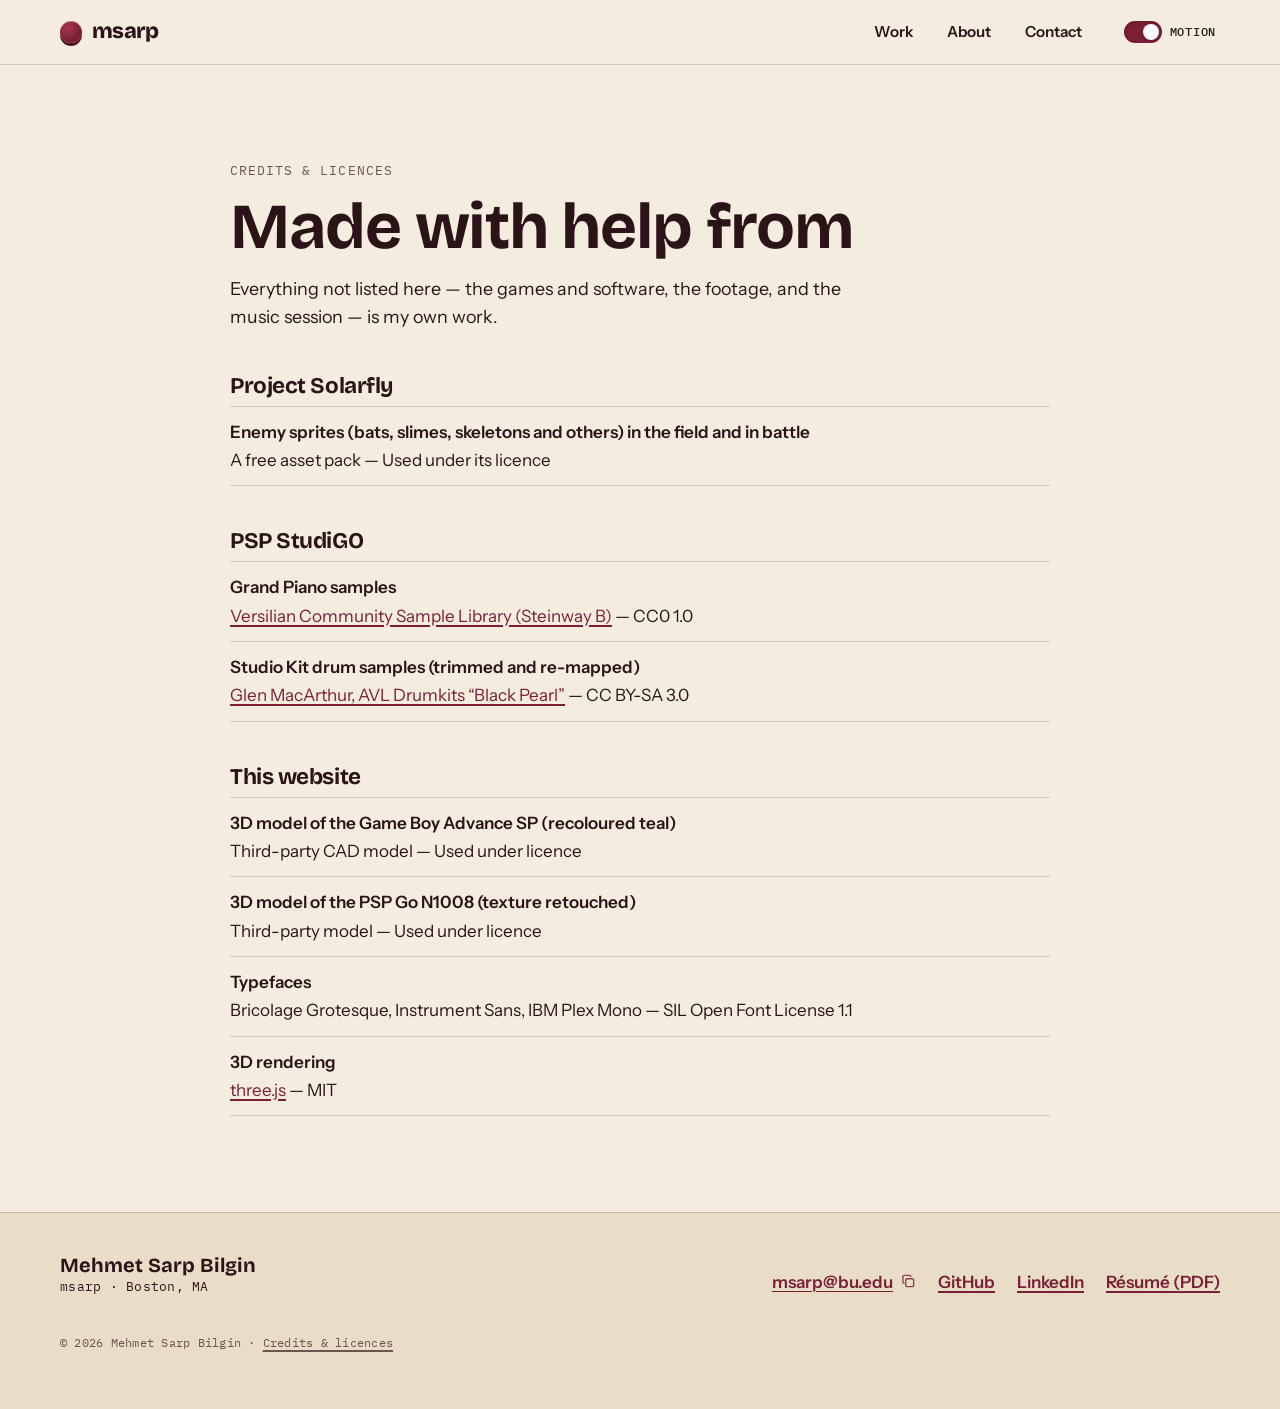
==== commit 0dcee8fd: "Deploy site (2026-11-17 06:49 UTC)" ====
--- a/credits/index.html
+++ b/credits/index.html
@@ -9,4 +9,4 @@
     </script><link rel="stylesheet" href="/_astro/Base.K5g95GQT.css"><style>.credits-page[data-astro-cid-cak72j2b]{max-width:calc(820px + 2 * var(--gutter));padding-block:clamp(40px,8vw,96px) 0}.credits-page[data-astro-cid-cak72j2b] h1[data-astro-cid-cak72j2b]{margin:10px 0 16px;font-size:clamp(2.2rem,6vw,4rem)}.credits-page__line[data-astro-cid-cak72j2b]{max-width:52ch;font-size:1.12rem}.credits-group[data-astro-cid-cak72j2b]{margin-top:clamp(28px,4vw,44px)}.credits-group[data-astro-cid-cak72j2b] h2[data-astro-cid-cak72j2b]{font-size:1.4rem;margin-bottom:8px}.credits-group[data-astro-cid-cak72j2b] ul[data-astro-cid-cak72j2b]{margin:0;padding:0;list-style:none;border-top:1px solid var(--line)}.credits-group[data-astro-cid-cak72j2b] li[data-astro-cid-cak72j2b]{display:grid;gap:2px;padding:12px 0;border-bottom:1px solid var(--line)}.credits-group__what[data-astro-cid-cak72j2b]{font-weight:600}
 </style></head> <body> <a class="skip-link" href="#main">Skip to content</a> <header class="site-header" data-astro-cid-3ef6ksr2> <div class="wrap site-header__inner" data-astro-cid-3ef6ksr2> <a class="wordmark" href="/" aria-label="msarp — home" data-astro-cid-3ef6ksr2> <span class="wordmark__key" aria-hidden="true" data-astro-cid-3ef6ksr2></span> <span data-astro-cid-3ef6ksr2>msarp</span> </a> <nav aria-label="Main" data-astro-cid-3ef6ksr2> <ul class="nav" data-astro-cid-3ef6ksr2> <li data-astro-cid-3ef6ksr2><a href="/#work" data-astro-cid-3ef6ksr2>Work</a></li><li data-astro-cid-3ef6ksr2><a href="/#about" data-astro-cid-3ef6ksr2>About</a></li><li data-astro-cid-3ef6ksr2><a href="/#contact" data-astro-cid-3ef6ksr2>Contact</a></li> </ul> </nav> <button class="motion-switch" type="button" data-motion-toggle aria-pressed="false" data-astro-cid-3ef6ksr2> <span class="motion-switch__track" aria-hidden="true" data-astro-cid-3ef6ksr2><span class="motion-switch__knob" data-astro-cid-3ef6ksr2></span></span> <span class="motion-switch__label" data-astro-cid-3ef6ksr2>Motion</span> </button> </div> </header> <main id="main" tabindex="-1">  <section class="wrap credits-page" data-astro-cid-cak72j2b> <p class="eyebrow" data-astro-cid-cak72j2b>Credits &amp; licences</p> <h1 data-astro-cid-cak72j2b>Made with help from</h1> <p class="credits-page__line" data-astro-cid-cak72j2b>
 Everything not listed here — the games and software, the footage, and the music session — is my own work.
-</p> <section class="credits-group" aria-labelledby="c-solarfly" data-astro-cid-cak72j2b> <h2 id="c-solarfly" data-astro-cid-cak72j2b>Project Solarfly</h2> <ul data-astro-cid-cak72j2b> <li data-astro-cid-cak72j2b> <span class="credits-group__what" data-astro-cid-cak72j2b>Overworld field tiles in the Dunclain footage</span> <span data-astro-cid-cak72j2b>Anima_nel, “Monochromatic Island Exterior Pack” — Purchased licence; tiles are not redistributed here</span> </li><li data-astro-cid-cak72j2b> <span class="credits-group__what" data-astro-cid-cak72j2b>Some enemy sprites in the roguelike mode</span> <span data-astro-cid-cak72j2b>A free asset pack — Used under its licence</span> </li> </ul> </section><section class="credits-group" aria-labelledby="c-studigo" data-astro-cid-cak72j2b> <h2 id="c-studigo" data-astro-cid-cak72j2b>PSP StudiGO</h2> <ul data-astro-cid-cak72j2b> <li data-astro-cid-cak72j2b> <span class="credits-group__what" data-astro-cid-cak72j2b>Grand Piano samples</span> <span data-astro-cid-cak72j2b><a href="https://github.com/sgossner/VCSL" data-astro-cid-cak72j2b>Versilian Community Sample Library (Steinway B)</a> — CC0 1.0</span> </li><li data-astro-cid-cak72j2b> <span class="credits-group__what" data-astro-cid-cak72j2b>Studio Kit drum samples (trimmed and re-mapped)</span> <span data-astro-cid-cak72j2b><a href="https://www.bandshed.net/avldrumkits/" data-astro-cid-cak72j2b>Glen MacArthur, AVL Drumkits “Black Pearl”</a> — CC BY-SA 3.0</span> </li> </ul> </section><section class="credits-group" aria-labelledby="c-site" data-astro-cid-cak72j2b> <h2 id="c-site" data-astro-cid-cak72j2b>This website</h2> <ul data-astro-cid-cak72j2b> <li data-astro-cid-cak72j2b> <span class="credits-group__what" data-astro-cid-cak72j2b>3D model of the Game Boy Advance SP (recoloured teal)</span> <span data-astro-cid-cak72j2b>Third-party CAD model — Used under licence</span> </li><li data-astro-cid-cak72j2b> <span class="credits-group__what" data-astro-cid-cak72j2b>3D model of the PSP Go N1008 (texture retouched)</span> <span data-astro-cid-cak72j2b>Third-party model — Used under licence</span> </li><li data-astro-cid-cak72j2b> <span class="credits-group__what" data-astro-cid-cak72j2b>Typefaces</span> <span data-astro-cid-cak72j2b>Bricolage Grotesque, Instrument Sans, IBM Plex Mono — SIL Open Font License 1.1</span> </li><li data-astro-cid-cak72j2b> <span class="credits-group__what" data-astro-cid-cak72j2b>3D rendering</span> <span data-astro-cid-cak72j2b><a href="https://threejs.org/" data-astro-cid-cak72j2b>three.js</a> — MIT</span> </li> </ul> </section> </section>  </main> <footer class="site-footer" data-astro-cid-sz7xmlte> <div class="wrap site-footer__inner" data-astro-cid-sz7xmlte> <div data-astro-cid-sz7xmlte> <p class="site-footer__name" data-astro-cid-sz7xmlte>Mehmet Sarp Bilgin</p> <p class="mono" data-astro-cid-sz7xmlte>msarp · Boston, MA</p> </div> <ul class="site-footer__links" data-astro-cid-sz7xmlte> <li data-astro-cid-sz7xmlte><button class="copy-email copy-email--link" type="button" data-copy-email="msarp@bu.edu" aria-label="Copy email address msarp@bu.edu" data-astro-cid-tdf7heui> <span data-copy-label data-astro-cid-tdf7heui>msarp@bu.edu</span> <svg class="copy-email__icon" viewBox="0 0 16 16" aria-hidden="true" data-astro-cid-tdf7heui> <rect x="5" y="5" width="8.5" height="8.5" rx="1.6" fill="none" stroke="currentColor" stroke-width="1.5" data-astro-cid-tdf7heui></rect> <path d="M10.5 3.2V3a1.5 1.5 0 0 0-1.5-1.5H3.5A1.5 1.5 0 0 0 2 3v5.5A1.5 1.5 0 0 0 3.5 10h.3" fill="none" stroke="currentColor" stroke-width="1.5" data-astro-cid-tdf7heui></path> </svg> </button></li> <li data-astro-cid-sz7xmlte><a href="https://github.com/msrpblgn" data-astro-cid-sz7xmlte>GitHub</a></li> <li data-astro-cid-sz7xmlte><a href="https://www.linkedin.com/in/msarp-bilgin" data-astro-cid-sz7xmlte>LinkedIn</a></li> <li data-astro-cid-sz7xmlte><a href="/resume.pdf" data-astro-cid-sz7xmlte>Résumé (PDF)</a></li> </ul> <p class="mono site-footer__small" data-astro-cid-sz7xmlte>© 2026 Mehmet Sarp Bilgin · <a href="/credits/" data-astro-cid-sz7xmlte>Credits &amp; licences</a></p> </div> </footer> <p class="toast" data-toast role="status" aria-live="polite"></p> <script type="module" src="/_astro/Base.astro_astro_type_script_index_0_lang.CjeBUZTr.js"></script> </body> </html>+</p> <section class="credits-group" aria-labelledby="c-solarfly" data-astro-cid-cak72j2b> <h2 id="c-solarfly" data-astro-cid-cak72j2b>Project Solarfly</h2> <ul data-astro-cid-cak72j2b> <li data-astro-cid-cak72j2b> <span class="credits-group__what" data-astro-cid-cak72j2b>Enemy sprites (bats, slimes, skeletons and others) in the field and in battle</span> <span data-astro-cid-cak72j2b>A free asset pack — Used under its licence</span> </li> </ul> </section><section class="credits-group" aria-labelledby="c-studigo" data-astro-cid-cak72j2b> <h2 id="c-studigo" data-astro-cid-cak72j2b>PSP StudiGO</h2> <ul data-astro-cid-cak72j2b> <li data-astro-cid-cak72j2b> <span class="credits-group__what" data-astro-cid-cak72j2b>Grand Piano samples</span> <span data-astro-cid-cak72j2b><a href="https://github.com/sgossner/VCSL" data-astro-cid-cak72j2b>Versilian Community Sample Library (Steinway B)</a> — CC0 1.0</span> </li><li data-astro-cid-cak72j2b> <span class="credits-group__what" data-astro-cid-cak72j2b>Studio Kit drum samples (trimmed and re-mapped)</span> <span data-astro-cid-cak72j2b><a href="https://www.bandshed.net/avldrumkits/" data-astro-cid-cak72j2b>Glen MacArthur, AVL Drumkits “Black Pearl”</a> — CC BY-SA 3.0</span> </li> </ul> </section><section class="credits-group" aria-labelledby="c-site" data-astro-cid-cak72j2b> <h2 id="c-site" data-astro-cid-cak72j2b>This website</h2> <ul data-astro-cid-cak72j2b> <li data-astro-cid-cak72j2b> <span class="credits-group__what" data-astro-cid-cak72j2b>3D model of the Game Boy Advance SP (recoloured teal)</span> <span data-astro-cid-cak72j2b>Third-party CAD model — Used under licence</span> </li><li data-astro-cid-cak72j2b> <span class="credits-group__what" data-astro-cid-cak72j2b>3D model of the PSP Go N1008 (texture retouched)</span> <span data-astro-cid-cak72j2b>Third-party model — Used under licence</span> </li><li data-astro-cid-cak72j2b> <span class="credits-group__what" data-astro-cid-cak72j2b>Typefaces</span> <span data-astro-cid-cak72j2b>Bricolage Grotesque, Instrument Sans, IBM Plex Mono — SIL Open Font License 1.1</span> </li><li data-astro-cid-cak72j2b> <span class="credits-group__what" data-astro-cid-cak72j2b>3D rendering</span> <span data-astro-cid-cak72j2b><a href="https://threejs.org/" data-astro-cid-cak72j2b>three.js</a> — MIT</span> </li> </ul> </section> </section>  </main> <footer class="site-footer" data-astro-cid-sz7xmlte> <div class="wrap site-footer__inner" data-astro-cid-sz7xmlte> <div data-astro-cid-sz7xmlte> <p class="site-footer__name" data-astro-cid-sz7xmlte>Mehmet Sarp Bilgin</p> <p class="mono" data-astro-cid-sz7xmlte>msarp · Boston, MA</p> </div> <ul class="site-footer__links" data-astro-cid-sz7xmlte> <li data-astro-cid-sz7xmlte><button class="copy-email copy-email--link" type="button" data-copy-email="msarp@bu.edu" aria-label="Copy email address msarp@bu.edu" data-astro-cid-tdf7heui> <span data-copy-label data-astro-cid-tdf7heui>msarp@bu.edu</span> <svg class="copy-email__icon" viewBox="0 0 16 16" aria-hidden="true" data-astro-cid-tdf7heui> <rect x="5" y="5" width="8.5" height="8.5" rx="1.6" fill="none" stroke="currentColor" stroke-width="1.5" data-astro-cid-tdf7heui></rect> <path d="M10.5 3.2V3a1.5 1.5 0 0 0-1.5-1.5H3.5A1.5 1.5 0 0 0 2 3v5.5A1.5 1.5 0 0 0 3.5 10h.3" fill="none" stroke="currentColor" stroke-width="1.5" data-astro-cid-tdf7heui></path> </svg> </button></li> <li data-astro-cid-sz7xmlte><a href="https://github.com/msrpblgn" data-astro-cid-sz7xmlte>GitHub</a></li> <li data-astro-cid-sz7xmlte><a href="https://www.linkedin.com/in/msarp-bilgin" data-astro-cid-sz7xmlte>LinkedIn</a></li> <li data-astro-cid-sz7xmlte><a href="/resume.pdf" data-astro-cid-sz7xmlte>Résumé (PDF)</a></li> </ul> <p class="mono site-footer__small" data-astro-cid-sz7xmlte>© 2026 Mehmet Sarp Bilgin · <a href="/credits/" data-astro-cid-sz7xmlte>Credits &amp; licences</a></p> </div> </footer> <p class="toast" data-toast role="status" aria-live="polite"></p> <script type="module" src="/_astro/Base.astro_astro_type_script_index_0_lang.CjeBUZTr.js"></script> </body> </html>
